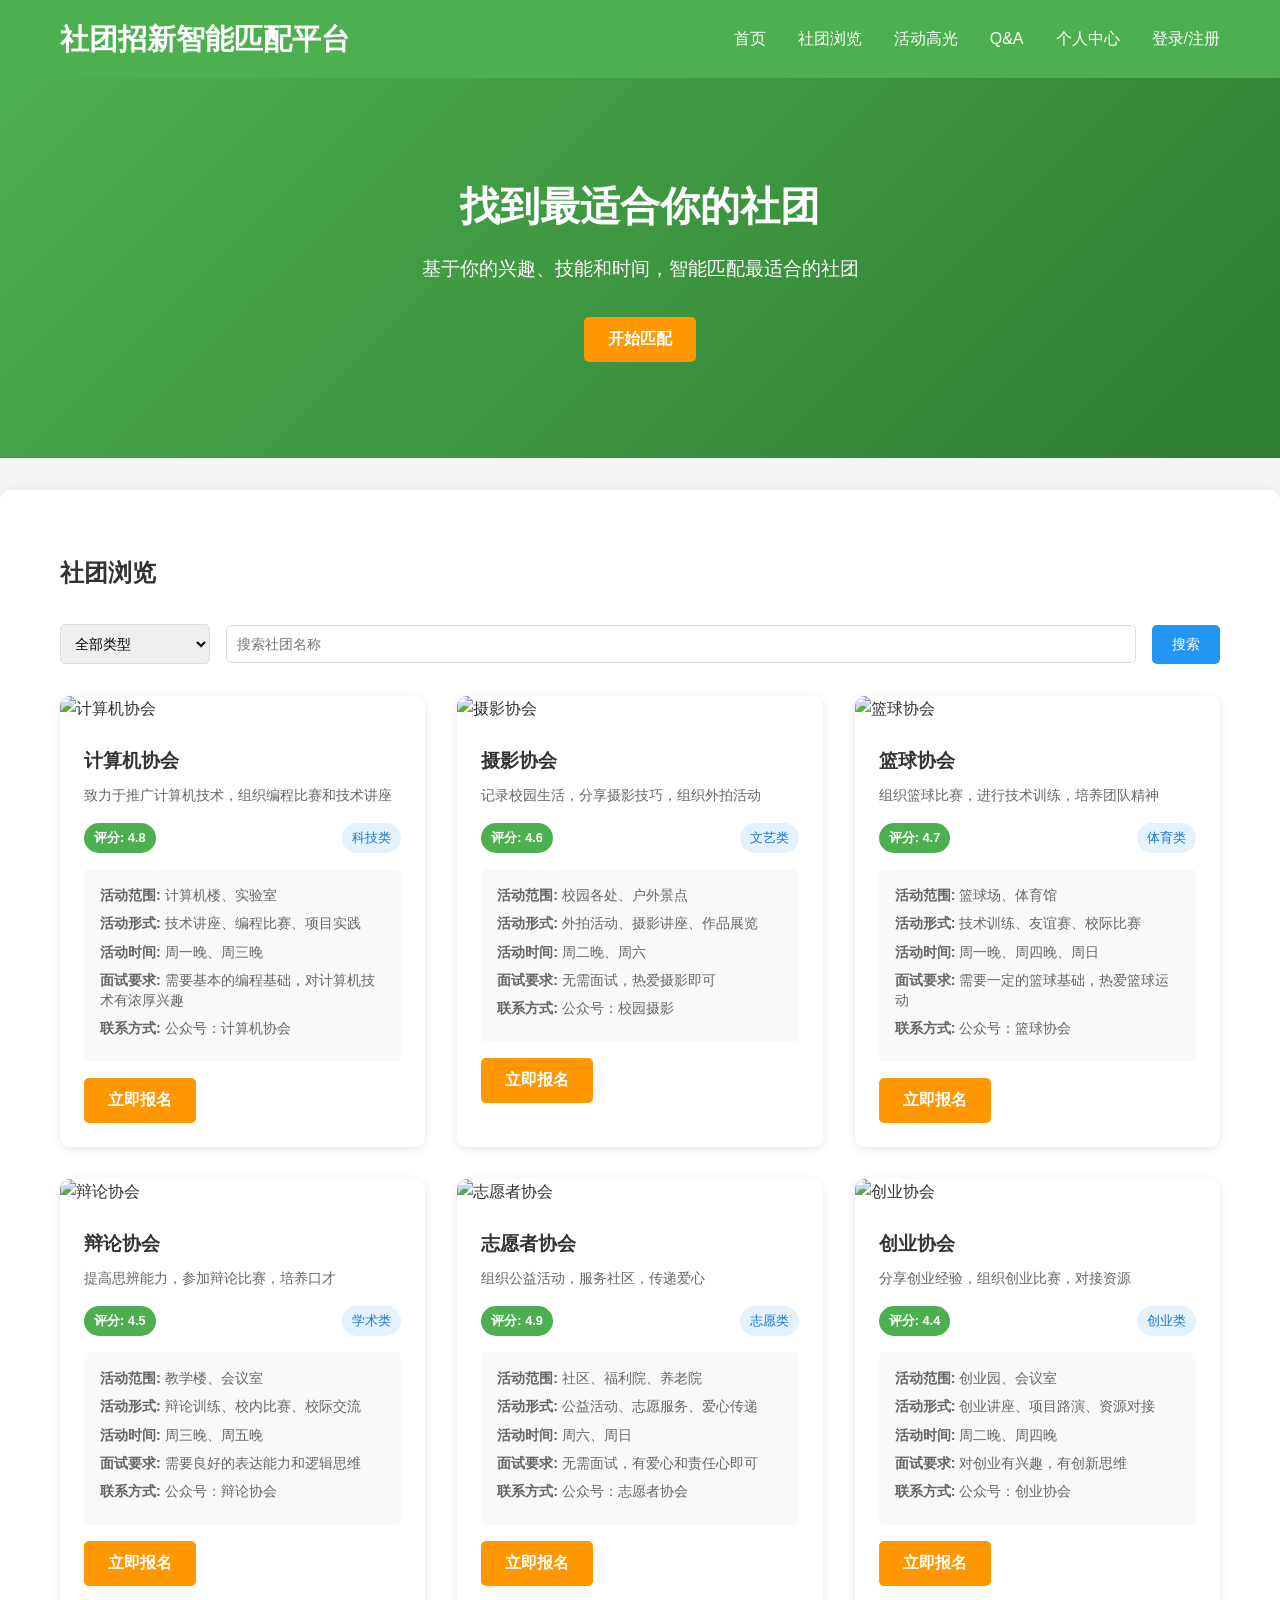
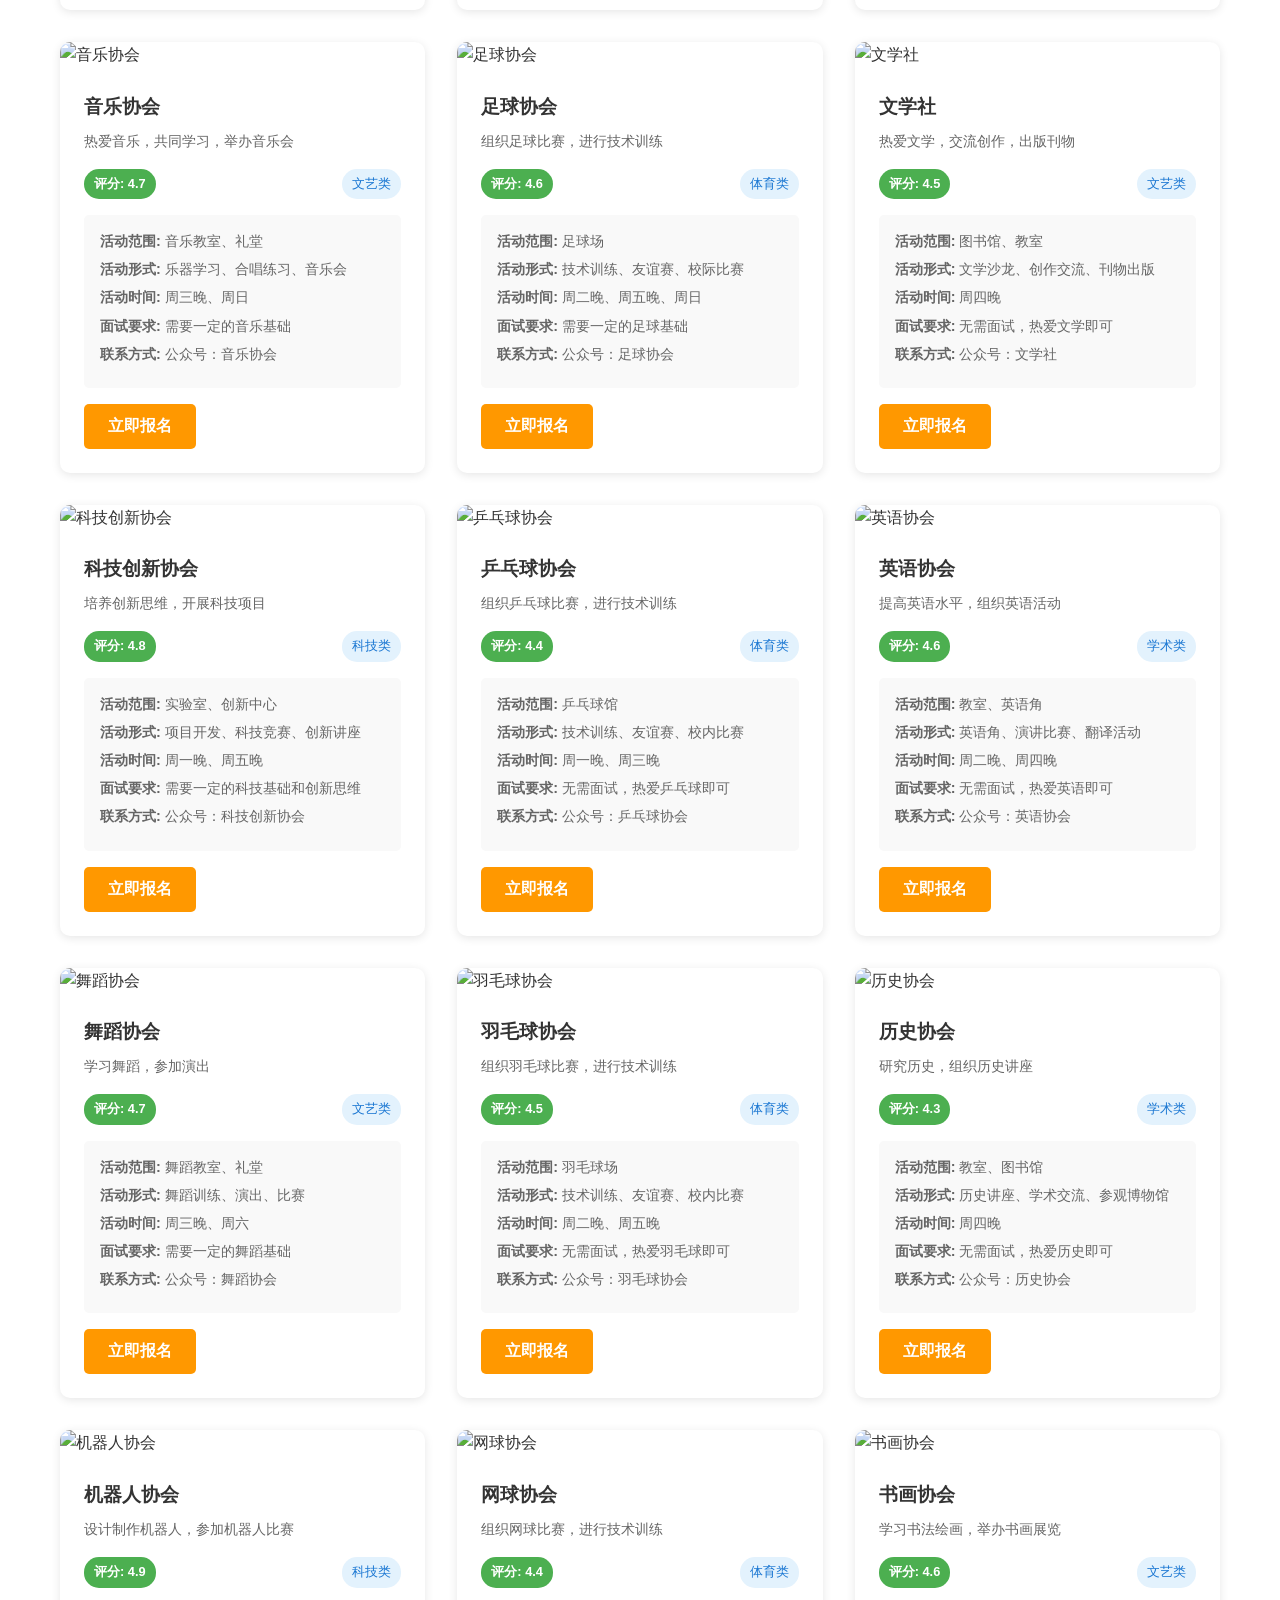
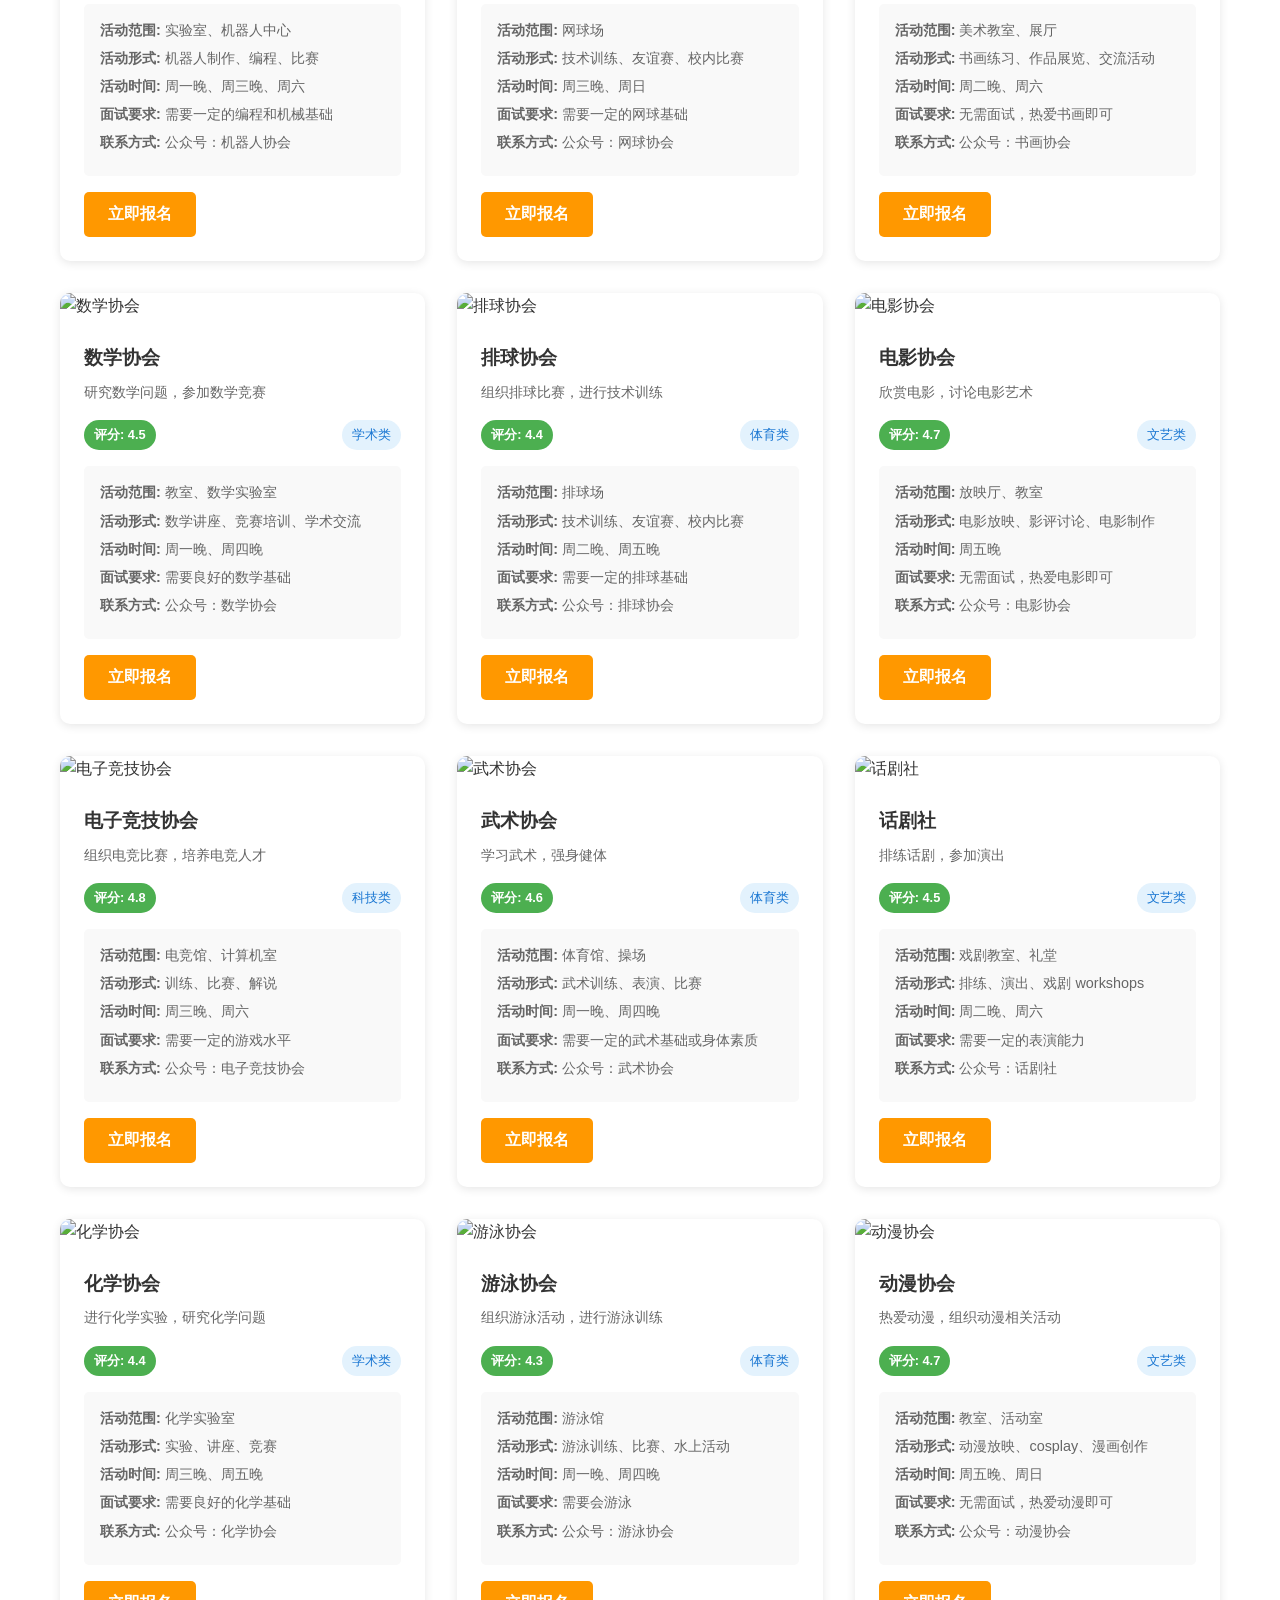
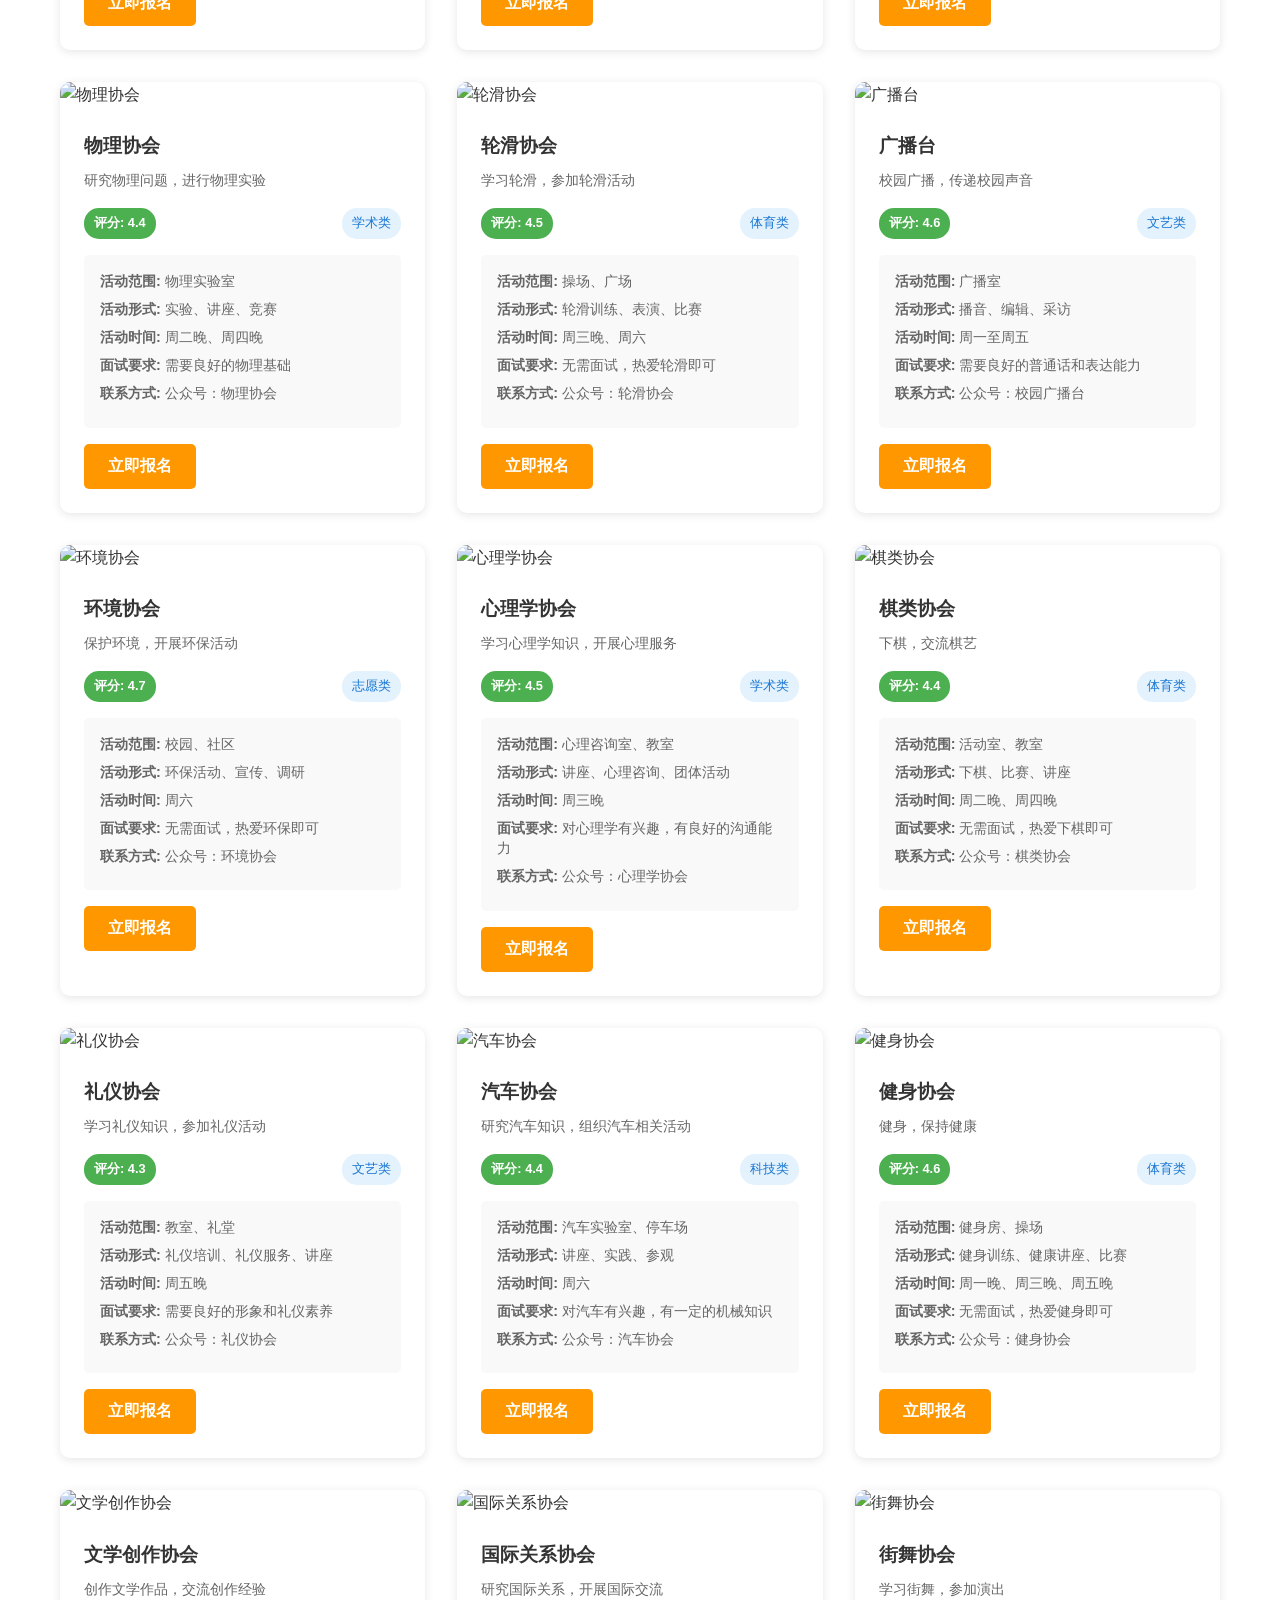
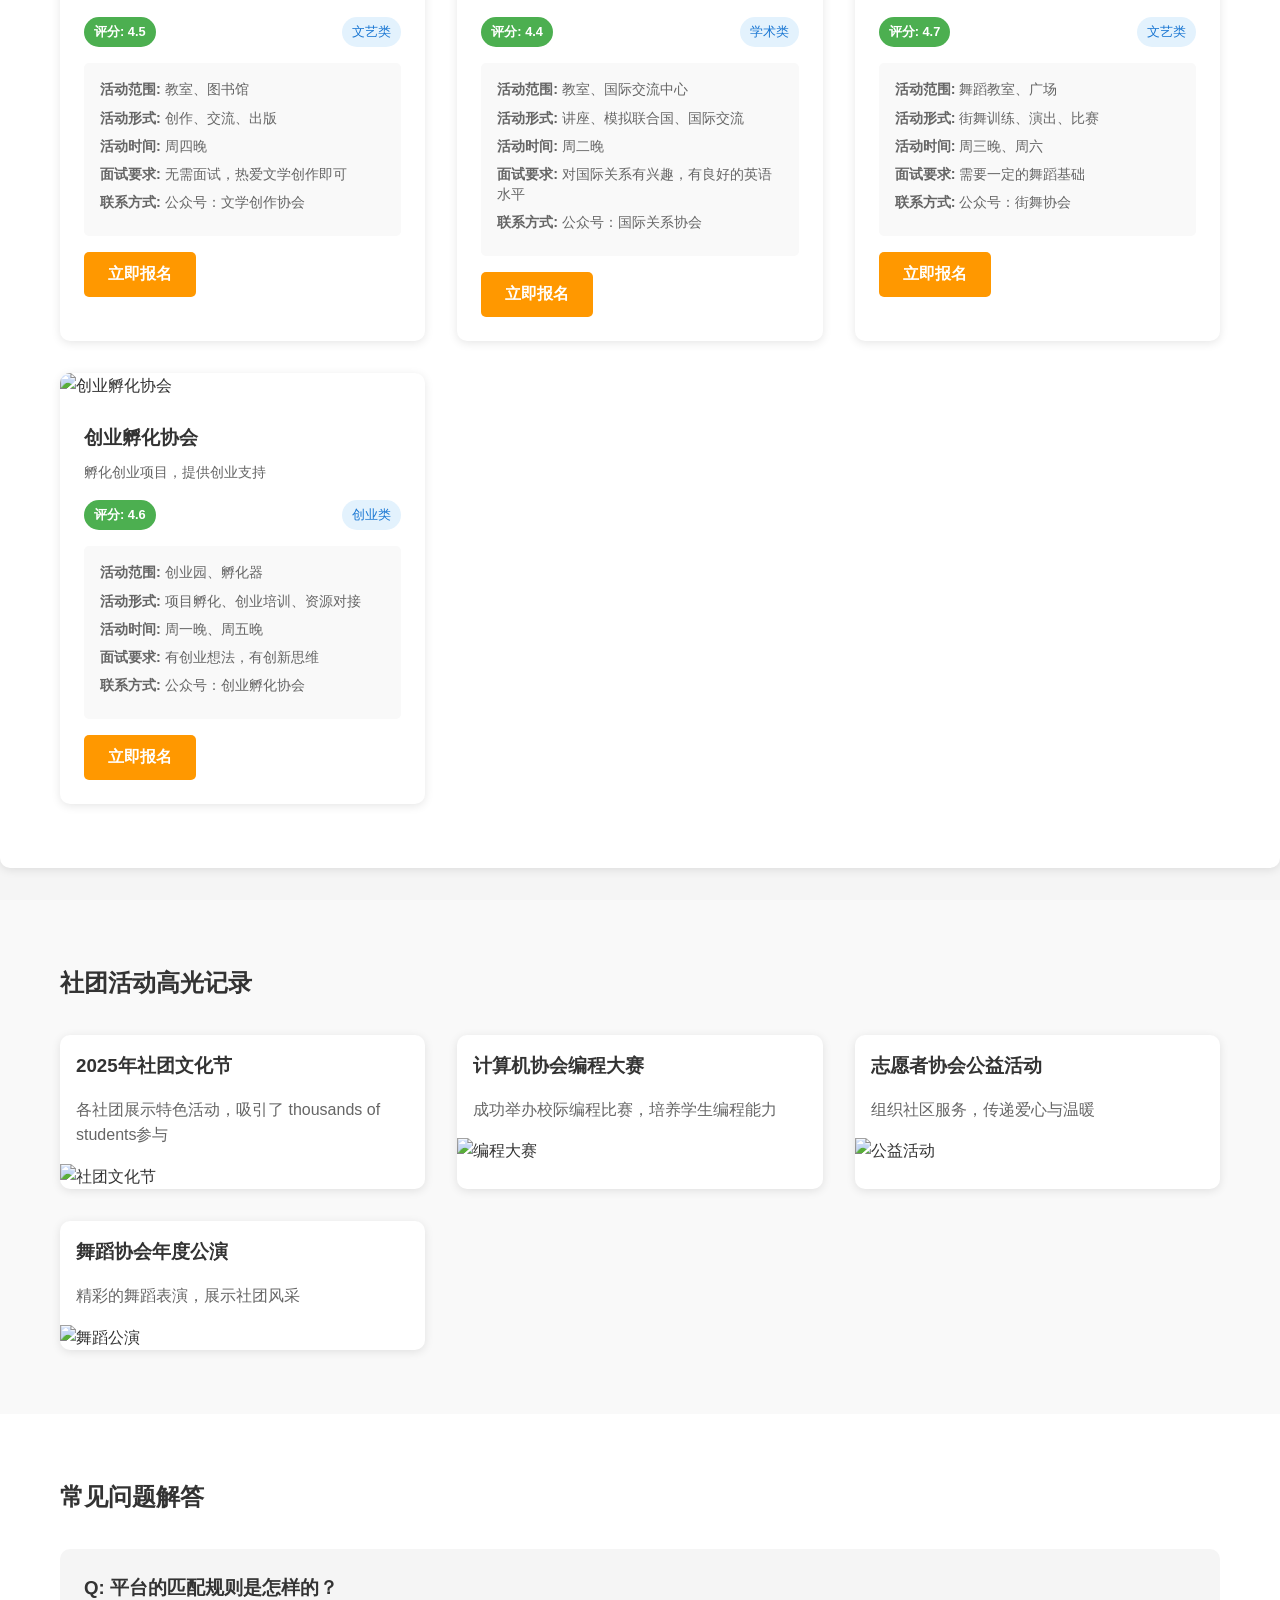
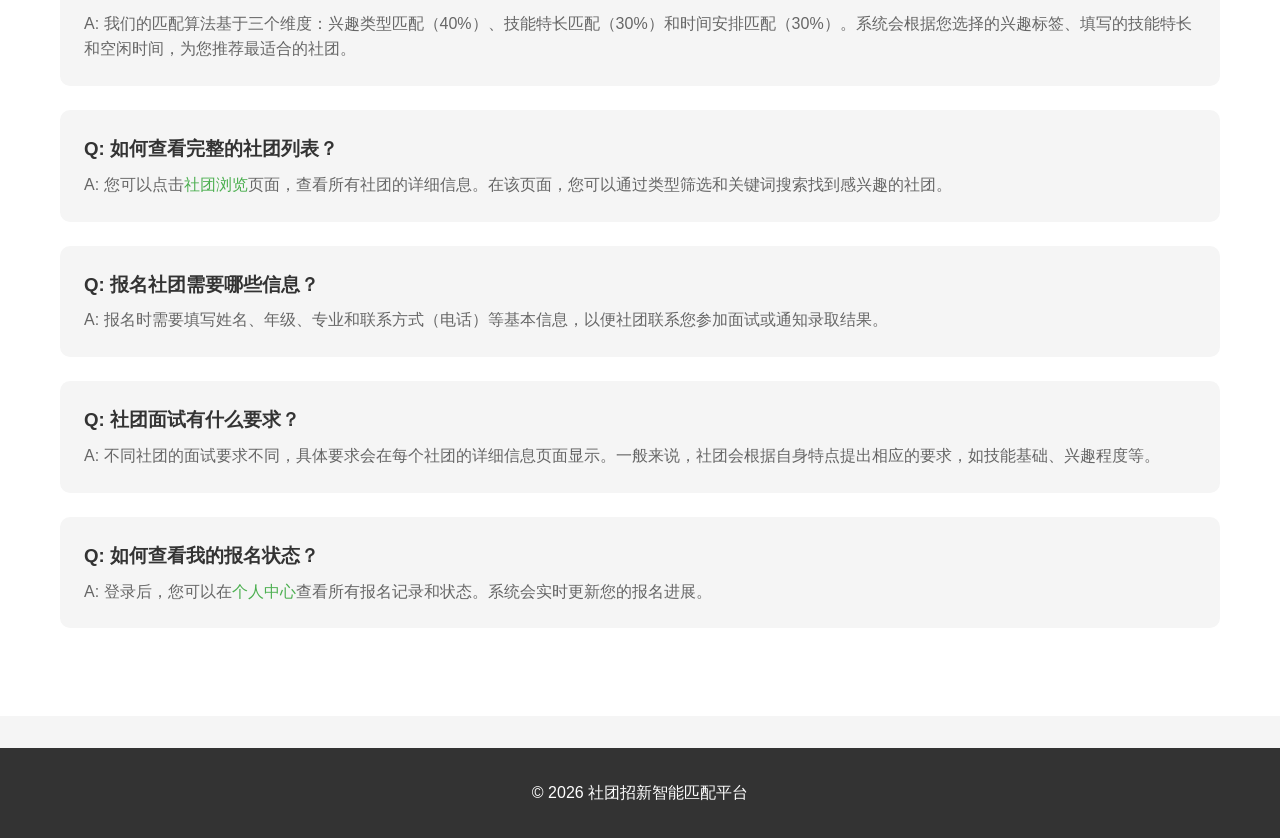
==== index.html @ cbb9e075 "Add files via upload" ====
<!DOCTYPE html>
<html lang="zh-CN">
<head>
    <meta charset="UTF-8">
    <meta name="viewport" content="width=device-width, initial-scale=1.0">
    <title>社团招新智能匹配平台</title>
    <link rel="stylesheet" href="styles.css">
</head>
<body>
    <header>
        <div class="container">
            <h1>社团招新智能匹配平台</h1>
            <nav>
                <ul>
                    <li><a href="#home">首页</a></li>
                    <li><a href="#clubs">社团浏览</a></li>
                    <li><a href="#activities">活动高光</a></li>
                    <li><a href="#qa">Q&A</a></li>
                    <li><a href="#profile">个人中心</a></li>
                    <li><a href="#login" id="login-btn">登录/注册</a></li>
                </ul>
            </nav>
        </div>
    </header>

    <main>
        <!-- 首页推荐区域 -->
        <section id="home" class="hero">
            <div class="container">
                <h2>找到最适合你的社团</h2>
                <p>基于你的兴趣、技能和时间，智能匹配最适合的社团</p>
                <button id="start-btn" class="btn-primary">开始匹配</button>
            </div>
        </section>

        <!-- 兴趣标签选择 -->
        <section id="interest-selection" class="hidden">
            <div class="container">
                <h2>选择你的兴趣标签</h2>
                <div class="tag-container">
                    <div class="tag" data-tag="学术类">学术类</div>
                    <div class="tag" data-tag="文艺类">文艺类</div>
                    <div class="tag" data-tag="体育类">体育类</div>
                    <div class="tag" data-tag="科技类">科技类</div>
                    <div class="tag" data-tag="志愿类">志愿类</div>
                    <div class="tag" data-tag="创业类">创业类</div>
                    <div class="tag" data-tag="其他">其他</div>
                </div>
                <button id="next-btn" class="btn-primary">下一步</button>
            </div>
        </section>

        <!-- 技能特长填写 -->
        <section id="skill-selection" class="hidden">
            <div class="container">
                <h2>填写你的技能特长</h2>
                <textarea id="skills" placeholder="请输入你的技能特长，如：摄影、写作、编程等"></textarea>
                <button id="skill-next-btn" class="btn-primary">下一步</button>
            </div>
        </section>

        <!-- 时间可用性 -->
        <section id="time-selection" class="hidden">
            <div class="container">
                <h2>选择你的空闲时间</h2>
                <div class="time-slots">
                    <div class="time-slot" data-time="周一晚">周一晚</div>
                    <div class="time-slot" data-time="周二晚">周二晚</div>
                    <div class="time-slot" data-time="周三晚">周三晚</div>
                    <div class="time-slot" data-time="周四晚">周四晚</div>
                    <div class="time-slot" data-time="周五晚">周五晚</div>
                    <div class="time-slot" data-time="周六">周六</div>
                    <div class="time-slot" data-time="周日">周日</div>
                </div>
                <button id="time-next-btn" class="btn-primary">开始匹配</button>
            </div>
        </section>

        <!-- 匹配结果 -->
        <section id="recommendation" class="hidden">
            <div class="container">
                <h2>为你推荐的社团</h2>
                <div class="club-list" id="club-list">
                    <!-- 社团卡片将通过 JavaScript 动态生成 -->
                </div>
            </div>
        </section>

        <!-- 社团浏览 -->
        <section id="clubs">
            <div class="container">
                <h2>社团浏览</h2>
                <div class="filter">
                    <select id="club-type">
                        <option value="all">全部类型</option>
                        <option value="学术类">学术类</option>
                        <option value="文艺类">文艺类</option>
                        <option value="体育类">体育类</option>
                        <option value="科技类">科技类</option>
                        <option value="志愿类">志愿类</option>
                        <option value="创业类">创业类</option>
                    </select>
                    <input type="text" id="search-input" placeholder="搜索社团名称">
                    <button id="search-btn" class="btn-secondary">搜索</button>
                </div>
                <div class="club-grid" id="club-grid">
                    <!-- 社团卡片将通过 JavaScript 动态生成 -->
                </div>
            </div>
        </section>

        <!-- 个人中心 -->
        <section id="profile" class="hidden">
            <div class="container">
                <h2>个人中心</h2>
                <div class="profile-info">
                    <h3>个人信息</h3>
                    <div id="user-info">
                        <p>请先登录</p>
                    </div>
                </div>
                <div class="application-status">
                    <h3>报名状态</h3>
                    <div id="application-list">
                        <p>暂无报名记录</p>
                    </div>
                </div>
            </div>
        </section>

        <!-- 活动高光记录 -->
        <section id="activities">
            <div class="container">
                <h2>社团活动高光记录</h2>
                <div class="activity-grid">
                    <div class="activity-card">
                        <h3>2025年社团文化节</h3>
                        <p>各社团展示特色活动，吸引了 thousands of students参与</p>
                        <img src="https://picsum.photos/seed/culture/600/400" alt="社团文化节">
                    </div>
                    <div class="activity-card">
                        <h3>计算机协会编程大赛</h3>
                        <p>成功举办校际编程比赛，培养学生编程能力</p>
                        <img src="https://picsum.photos/seed/programming/600/400" alt="编程大赛">
                    </div>
                    <div class="activity-card">
                        <h3>志愿者协会公益活动</h3>
                        <p>组织社区服务，传递爱心与温暖</p>
                        <img src="https://picsum.photos/seed/charity/600/400" alt="公益活动">
                    </div>
                    <div class="activity-card">
                        <h3>舞蹈协会年度公演</h3>
                        <p>精彩的舞蹈表演，展示社团风采</p>
                        <img src="https://picsum.photos/seed/danceperformance/600/400" alt="舞蹈公演">
                    </div>
                </div>
            </div>
        </section>

        <!-- Q&A部分 -->
        <section id="qa">
            <div class="container">
                <h2>常见问题解答</h2>
                <div class="qa-container">
                    <div class="qa-item">
                        <h3>Q: 平台的匹配规则是怎样的？</h3>
                        <p>A: 我们的匹配算法基于三个维度：兴趣类型匹配（40%）、技能特长匹配（30%）和时间安排匹配（30%）。系统会根据您选择的兴趣标签、填写的技能特长和空闲时间，为您推荐最适合的社团。</p>
                    </div>
                    <div class="qa-item">
                        <h3>Q: 如何查看完整的社团列表？</h3>
                        <p>A: 您可以点击<a href="#clubs">社团浏览</a>页面，查看所有社团的详细信息。在该页面，您可以通过类型筛选和关键词搜索找到感兴趣的社团。</p>
                    </div>
                    <div class="qa-item">
                        <h3>Q: 报名社团需要哪些信息？</h3>
                        <p>A: 报名时需要填写姓名、年级、专业和联系方式（电话）等基本信息，以便社团联系您参加面试或通知录取结果。</p>
                    </div>
                    <div class="qa-item">
                        <h3>Q: 社团面试有什么要求？</h3>
                        <p>A: 不同社团的面试要求不同，具体要求会在每个社团的详细信息页面显示。一般来说，社团会根据自身特点提出相应的要求，如技能基础、兴趣程度等。</p>
                    </div>
                    <div class="qa-item">
                        <h3>Q: 如何查看我的报名状态？</h3>
                        <p>A: 登录后，您可以在<a href="#profile">个人中心</a>查看所有报名记录和状态。系统会实时更新您的报名进展。</p>
                    </div>
                </div>
            </div>
        </section>
    </main>

    <!-- 登录/注册模态框 -->
    <div id="login-modal" class="modal hidden">
        <div class="modal-content">
            <span class="close">&times;</span>
            <div class="modal-tabs">
                <button class="tab-btn active" data-tab="login">登录</button>
                <button class="tab-btn" data-tab="register">注册</button>
            </div>
            <div class="tab-content" id="login-tab">
                <h3>用户登录</h3>
                <form id="login-form">
                    <input type="text" placeholder="用户名" required>
                    <input type="password" placeholder="密码" required>
                    <button type="submit" class="btn-primary">登录</button>
                </form>
            </div>
            <div class="tab-content hidden" id="register-tab">
                <h3>用户注册</h3>
                <form id="register-form">
                    <input type="text" placeholder="用户名" required>
                    <input type="password" placeholder="密码" required>
                    <input type="email" placeholder="邮箱" required>
                    <button type="submit" class="btn-primary">注册</button>
                </form>
            </div>
        </div>
    </div>

    <footer>
        <div class="container">
            <p>&copy; 2026 社团招新智能匹配平台</p>
        </div>
    </footer>

    <script src="script.js"></script>
</body>
</html>
---- styles.css ----
/* 全局样式 */
* {
    margin: 0;
    padding: 0;
    box-sizing: border-box;
}

body {
    font-family: 'Arial', sans-serif;
    line-height: 1.6;
    color: #333;
    background-color: #f5f5f5;
}

.container {
    max-width: 1200px;
    margin: 0 auto;
    padding: 0 20px;
}

/* 头部样式 */
header {
    background-color: #4CAF50;
    color: white;
    padding: 1rem 0;
    position: sticky;
    top: 0;
    z-index: 1000;
}

header .container {
    display: flex;
    justify-content: space-between;
    align-items: center;
}

header h1 {
    font-size: 1.8rem;
}

nav ul {
    display: flex;
    list-style: none;
}

nav ul li {
    margin-left: 2rem;
}

nav ul li a {
    color: white;
    text-decoration: none;
    font-weight: 500;
    transition: color 0.3s;
}

nav ul li a:hover {
    color: #ffeb3b;
}

/* 英雄区域 */
.hero {
    background: linear-gradient(135deg, #4CAF50, #2E7D32);
    color: white;
    padding: 6rem 0;
    text-align: center;
}

.hero h2 {
    font-size: 2.5rem;
    margin-bottom: 1rem;
}

.hero p {
    font-size: 1.2rem;
    margin-bottom: 2rem;
    max-width: 600px;
    margin-left: auto;
    margin-right: auto;
}

/* 按钮样式 */
.btn-primary {
    background-color: #ff9800;
    color: white;
    border: none;
    padding: 12px 24px;
    border-radius: 5px;
    font-size: 1rem;
    font-weight: 600;
    cursor: pointer;
    transition: background-color 0.3s;
}

.btn-primary:hover {
    background-color: #f57c00;
}

.btn-secondary {
    background-color: #2196F3;
    color: white;
    border: none;
    padding: 10px 20px;
    border-radius: 5px;
    font-size: 0.9rem;
    cursor: pointer;
    transition: background-color 0.3s;
}

.btn-secondary:hover {
    background-color: #1976D2;
}

/* 兴趣标签选择 */
#interest-selection,
#skill-selection,
#time-selection {
    padding: 4rem 0;
    background-color: white;
    margin: 2rem 0;
    border-radius: 10px;
    box-shadow: 0 2px 10px rgba(0,0,0,0.1);
}

/* 隐藏类 */
.hidden {
    display: none !important;
}

.tag-container {
    display: flex;
    flex-wrap: wrap;
    gap: 1rem;
    margin: 2rem 0;
}

.tag {
    background-color: #e3f2fd;
    padding: 10px 20px;
    border-radius: 20px;
    cursor: pointer;
    transition: all 0.3s;
    border: 2px solid transparent;
}

.tag:hover {
    background-color: #bbdefb;
}

.tag.selected {
    background-color: #2196F3;
    color: white;
    border-color: #1976D2;
}

/* 技能特长 */
#skills {
    width: 100%;
    height: 120px;
    padding: 1rem;
    border: 1px solid #ddd;
    border-radius: 5px;
    margin: 2rem 0;
    resize: vertical;
}

/* 时间选择 */
.time-slots {
    display: flex;
    flex-wrap: wrap;
    gap: 1rem;
    margin: 2rem 0;
}

.time-slot {
    background-color: #e8f5e8;
    padding: 10px 20px;
    border-radius: 20px;
    cursor: pointer;
    transition: all 0.3s;
    border: 2px solid transparent;
}

.time-slot:hover {
    background-color: #c8e6c9;
}

.time-slot.selected {
    background-color: #4CAF50;
    color: white;
    border-color: #388E3C;
}

/* 推荐结果 */
#recommendation {
    padding: 4rem 0;
}

.club-list {
    display: grid;
    grid-template-columns: repeat(auto-fill, minmax(300px, 1fr));
    gap: 2rem;
    margin-top: 2rem;
}

.club-card {
    background-color: white;
    border-radius: 10px;
    overflow: hidden;
    box-shadow: 0 2px 10px rgba(0,0,0,0.1);
    transition: transform 0.3s, box-shadow 0.3s;
}

.club-card:hover {
    transform: translateY(-5px);
    box-shadow: 0 5px 20px rgba(0,0,0,0.15);
}

.club-card img {
    width: 100%;
    height: 180px;
    object-fit: cover;
}

.club-card-content {
    padding: 1.5rem;
}

.club-card h3 {
    margin-bottom: 0.5rem;
    color: #333;
}

.club-card p {
    margin-bottom: 1rem;
    color: #666;
    font-size: 0.9rem;
}

.club-meta {
    display: flex;
    justify-content: space-between;
    align-items: center;
    margin-bottom: 1rem;
}

.match-reasons {
    background-color: #f0f8ff;
    padding: 1rem;
    border-radius: 5px;
    margin-bottom: 1rem;
}

.match-reasons ul {
    margin-top: 0.5rem;
    margin-left: 1.5rem;
}

.match-reasons li {
    margin-bottom: 0.3rem;
    color: #1976D2;
}

.club-info {
    background-color: #f9f9f9;
    padding: 1rem;
    border-radius: 5px;
    margin-bottom: 1rem;
    font-size: 0.85rem;
}

.club-info p {
    margin-bottom: 0.5rem;
    line-height: 1.4;
}

.match-score {
    background-color: #4CAF50;
    color: white;
    padding: 5px 10px;
    border-radius: 15px;
    font-size: 0.8rem;
    font-weight: 600;
}

.club-type {
    background-color: #e3f2fd;
    color: #1976D2;
    padding: 5px 10px;
    border-radius: 15px;
    font-size: 0.8rem;
}

/* 社团浏览 */
#clubs {
    padding: 4rem 0;
    background-color: white;
    margin: 2rem 0;
    border-radius: 10px;
    box-shadow: 0 2px 10px rgba(0,0,0,0.1);
}

.filter {
    display: flex;
    gap: 1rem;
    margin: 2rem 0;
    flex-wrap: wrap;
    align-items: center;
}

.filter select,
.filter input {
    padding: 10px;
    border: 1px solid #ddd;
    border-radius: 5px;
    font-size: 0.9rem;
}

.filter select {
    min-width: 150px;
}

.filter input {
    flex: 1;
    min-width: 200px;
}

.club-grid {
    display: grid;
    grid-template-columns: repeat(auto-fill, minmax(300px, 1fr));
    gap: 2rem;
}

/* 个人中心 */
#profile {
    padding: 4rem 0;
    background-color: white;
    margin: 2rem 0;
    border-radius: 10px;
    box-shadow: 0 2px 10px rgba(0,0,0,0.1);
}

.profile-info,
.application-status {
    margin-bottom: 3rem;
}

.profile-info h3,
.application-status h3 {
    margin-bottom: 1rem;
    color: #333;
    border-bottom: 2px solid #4CAF50;
    padding-bottom: 0.5rem;
}

/* 模态框 */
.modal {
    position: fixed;
    top: 0;
    left: 0;
    width: 100%;
    height: 100%;
    background-color: rgba(0,0,0,0.5);
    display: flex;
    justify-content: center;
    align-items: center;
    z-index: 2000;
}

.modal-content {
    background-color: white;
    padding: 2rem;
    border-radius: 10px;
    width: 90%;
    max-width: 400px;
    box-shadow: 0 5px 20px rgba(0,0,0,0.2);
}

.close {
    position: absolute;
    top: 10px;
    right: 15px;
    font-size: 24px;
    cursor: pointer;
    color: #999;
}

.modal-tabs {
    display: flex;
    margin-bottom: 1.5rem;
    border-bottom: 1px solid #ddd;
}

.tab-btn {
    flex: 1;
    padding: 10px;
    background: none;
    border: none;
    cursor: pointer;
    font-size: 1rem;
    font-weight: 500;
    color: #666;
    transition: all 0.3s;
}

.tab-btn.active {
    color: #4CAF50;
    border-bottom: 2px solid #4CAF50;
}

.tab-content h3 {
    margin-bottom: 1rem;
    color: #333;
}

form input {
    width: 100%;
    padding: 10px;
    margin-bottom: 1rem;
    border: 1px solid #ddd;
    border-radius: 5px;
    font-size: 0.9rem;
}

form button {
    width: 100%;
    margin-top: 1rem;
}

/* 底部样式 */
footer {
    background-color: #333;
    color: white;
    padding: 2rem 0;
    text-align: center;
    margin-top: 2rem;
}

/* 活动高光记录 */
#activities {
    padding: 4rem 0;
    background-color: #f9f9f9;
}

.activity-grid {
    display: grid;
    grid-template-columns: repeat(auto-fill, minmax(300px, 1fr));
    gap: 2rem;
    margin-top: 2rem;
}

.activity-card {
    background-color: white;
    border-radius: 10px;
    overflow: hidden;
    box-shadow: 0 2px 10px rgba(0,0,0,0.1);
    transition: transform 0.3s;
}

.activity-card:hover {
    transform: translateY(-5px);
}

.activity-card h3 {
    padding: 1rem;
    color: #333;
}

.activity-card p {
    padding: 0 1rem 1rem;
    color: #666;
}

.activity-card img {
    width: 100%;
    height: 200px;
    object-fit: cover;
}

/* Q&A部分 */
#qa {
    padding: 4rem 0;
    background-color: white;
}

.qa-container {
    margin-top: 2rem;
}

.qa-item {
    background-color: #f5f5f5;
    padding: 1.5rem;
    border-radius: 10px;
    margin-bottom: 1.5rem;
    transition: box-shadow 0.3s;
}

.qa-item:hover {
    box-shadow: 0 2px 10px rgba(0,0,0,0.1);
}

.qa-item h3 {
    color: #333;
    margin-bottom: 0.5rem;
}

.qa-item p {
    color: #666;
    line-height: 1.6;
}

.qa-item a {
    color: #4CAF50;
    text-decoration: none;
    font-weight: 500;
}

.qa-item a:hover {
    text-decoration: underline;
}

/* 响应式设计 */
@media (max-width: 768px) {
    header .container {
        flex-direction: column;
        gap: 1rem;
        text-align: center;
    }

    nav ul {
        flex-wrap: wrap;
        justify-content: center;
    }

    nav ul li {
        margin: 0 0.5rem;
    }

    .hero h2 {
        font-size: 2rem;
    }

    .filter {
        flex-direction: column;
        align-items: stretch;
    }

    .filter select,
    .filter input {
        width: 100%;
    }

    .club-list,
    .club-grid,
    .activity-grid {
        grid-template-columns: 1fr;
    }
}
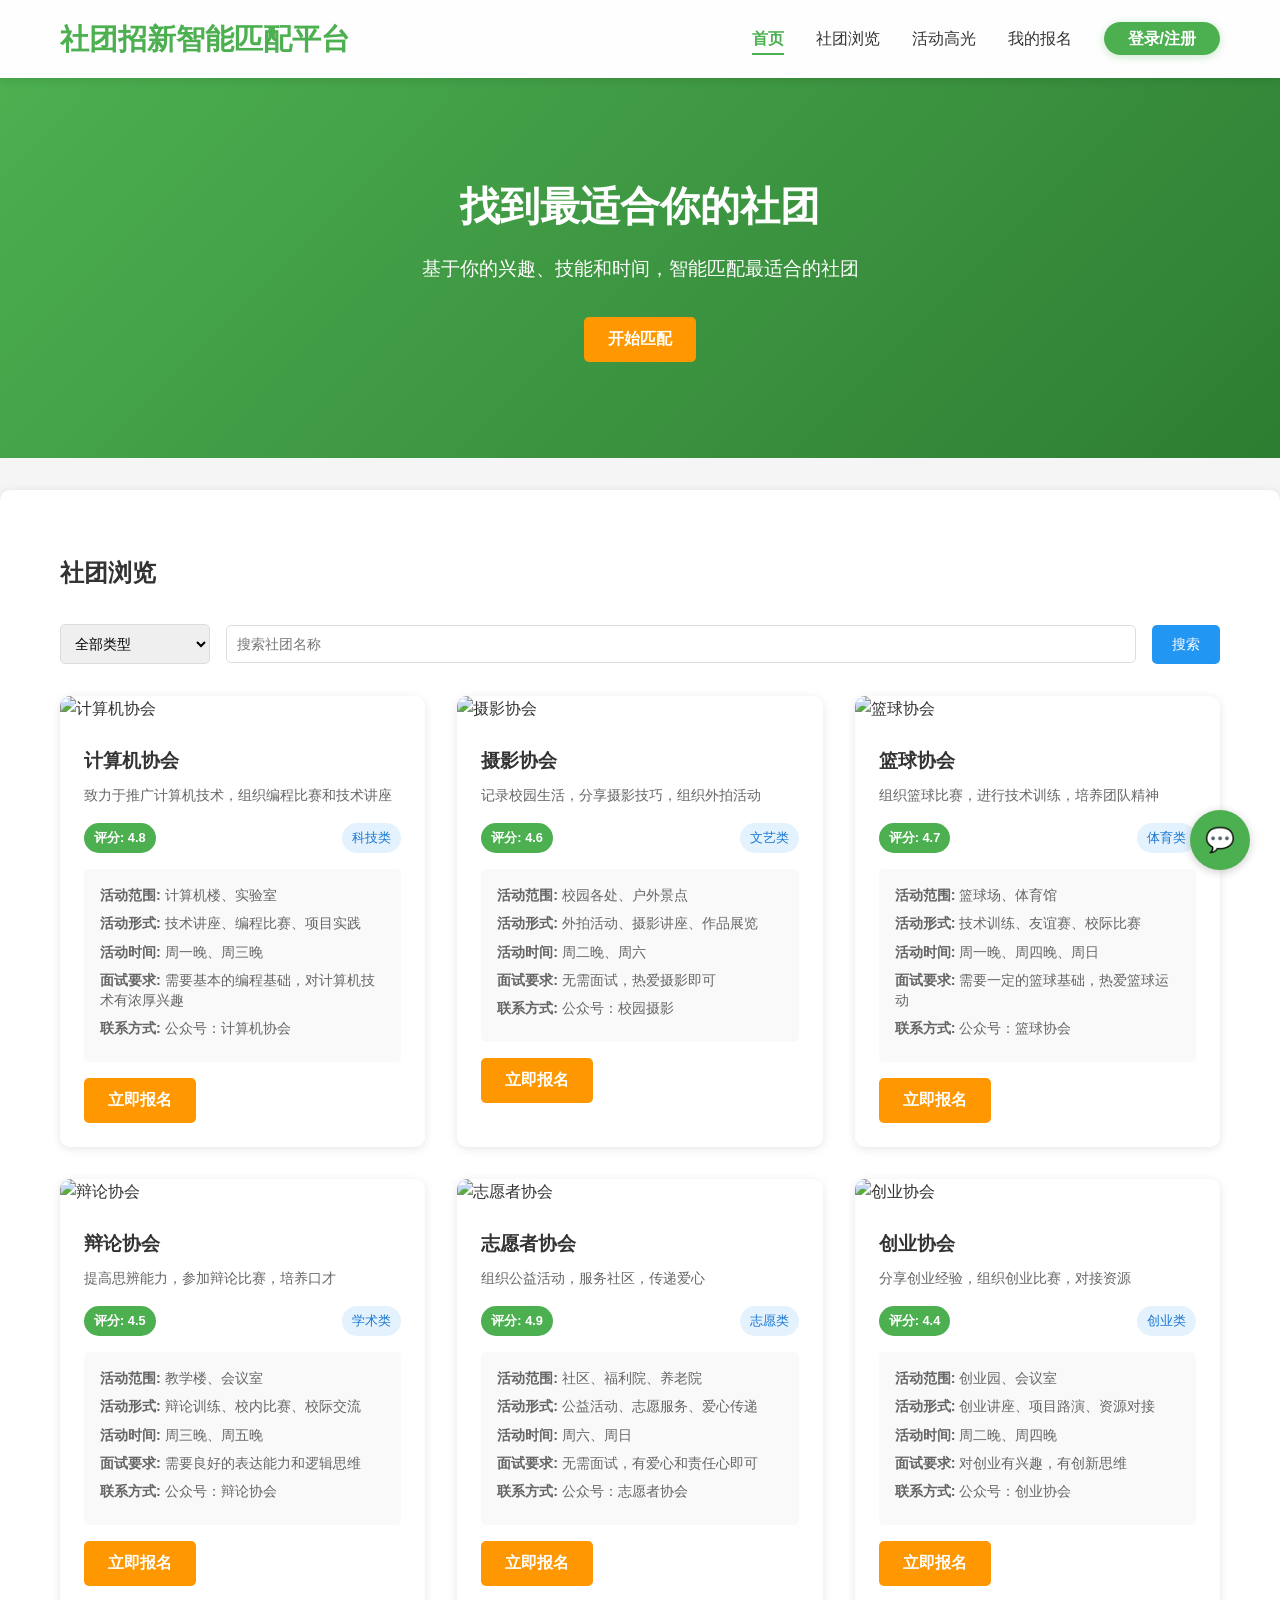
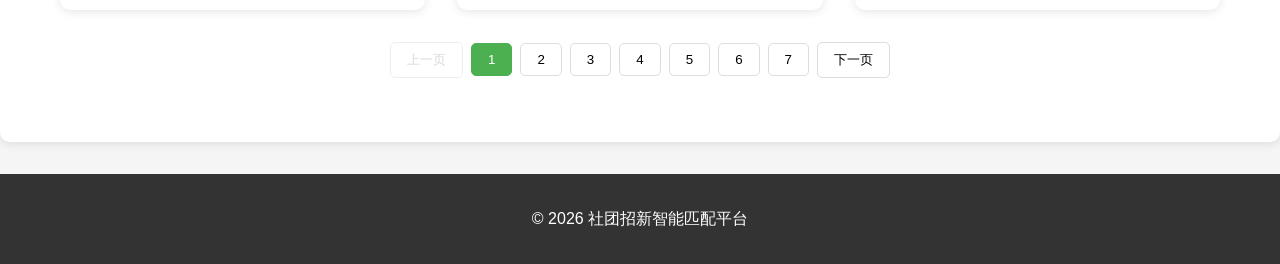
==== commit 19063939: "Add files via upload" ====
--- a/index.html
+++ b/index.html
@@ -3,7 +3,7 @@
 <head>
     <meta charset="UTF-8">
     <meta name="viewport" content="width=device-width, initial-scale=1.0">
-    <title>社团招新智能匹配平台</title>
+    <title>社团招新智能匹配平台 - 首页</title>
     <link rel="stylesheet" href="styles.css">
 </head>
 <body>
@@ -12,12 +12,11 @@
             <h1>社团招新智能匹配平台</h1>
             <nav>
                 <ul>
-                    <li><a href="#home">首页</a></li>
-                    <li><a href="#clubs">社团浏览</a></li>
-                    <li><a href="#activities">活动高光</a></li>
-                    <li><a href="#qa">Q&A</a></li>
-                    <li><a href="#profile">个人中心</a></li>
-                    <li><a href="#login" id="login-btn">登录/注册</a></li>
+                    <li><a href="index.html" class="active">首页</a></li>
+                    <li><a href="index.html#clubs">社团浏览</a></li>
+                    <li><a href="activities.html">活动高光</a></li>
+                    <li><a href="profile.html">我的报名</a></li>
+                    <li><a href="#" id="login-btn">登录/注册</a></li>
                 </ul>
             </nav>
         </div>
@@ -106,89 +105,51 @@
                 <div class="club-grid" id="club-grid">
                     <!-- 社团卡片将通过 JavaScript 动态生成 -->
                 </div>
-            </div>
-        </section>
-
-        <!-- 个人中心 -->
-        <section id="profile" class="hidden">
-            <div class="container">
-                <h2>个人中心</h2>
-                <div class="profile-info">
-                    <h3>个人信息</h3>
-                    <div id="user-info">
-                        <p>请先登录</p>
-                    </div>
-                </div>
-                <div class="application-status">
-                    <h3>报名状态</h3>
-                    <div id="application-list">
-                        <p>暂无报名记录</p>
-                    </div>
-                </div>
-            </div>
-        </section>
-
-        <!-- 活动高光记录 -->
-        <section id="activities">
-            <div class="container">
-                <h2>社团活动高光记录</h2>
-                <div class="activity-grid">
-                    <div class="activity-card">
-                        <h3>2025年社团文化节</h3>
-                        <p>各社团展示特色活动，吸引了 thousands of students参与</p>
-                        <img src="https://picsum.photos/seed/culture/600/400" alt="社团文化节">
-                    </div>
-                    <div class="activity-card">
-                        <h3>计算机协会编程大赛</h3>
-                        <p>成功举办校际编程比赛，培养学生编程能力</p>
-                        <img src="https://picsum.photos/seed/programming/600/400" alt="编程大赛">
-                    </div>
-                    <div class="activity-card">
-                        <h3>志愿者协会公益活动</h3>
-                        <p>组织社区服务，传递爱心与温暖</p>
-                        <img src="https://picsum.photos/seed/charity/600/400" alt="公益活动">
-                    </div>
-                    <div class="activity-card">
-                        <h3>舞蹈协会年度公演</h3>
-                        <p>精彩的舞蹈表演，展示社团风采</p>
-                        <img src="https://picsum.photos/seed/danceperformance/600/400" alt="舞蹈公演">
-                    </div>
-                </div>
-            </div>
-        </section>
-
-        <!-- Q&A部分 -->
-        <section id="qa">
-            <div class="container">
-                <h2>常见问题解答</h2>
-                <div class="qa-container">
-                    <div class="qa-item">
-                        <h3>Q: 平台的匹配规则是怎样的？</h3>
-                        <p>A: 我们的匹配算法基于三个维度：兴趣类型匹配（40%）、技能特长匹配（30%）和时间安排匹配（30%）。系统会根据您选择的兴趣标签、填写的技能特长和空闲时间，为您推荐最适合的社团。</p>
-                    </div>
-                    <div class="qa-item">
-                        <h3>Q: 如何查看完整的社团列表？</h3>
-                        <p>A: 您可以点击<a href="#clubs">社团浏览</a>页面，查看所有社团的详细信息。在该页面，您可以通过类型筛选和关键词搜索找到感兴趣的社团。</p>
-                    </div>
-                    <div class="qa-item">
-                        <h3>Q: 报名社团需要哪些信息？</h3>
-                        <p>A: 报名时需要填写姓名、年级、专业和联系方式（电话）等基本信息，以便社团联系您参加面试或通知录取结果。</p>
-                    </div>
-                    <div class="qa-item">
-                        <h3>Q: 社团面试有什么要求？</h3>
-                        <p>A: 不同社团的面试要求不同，具体要求会在每个社团的详细信息页面显示。一般来说，社团会根据自身特点提出相应的要求，如技能基础、兴趣程度等。</p>
-                    </div>
-                    <div class="qa-item">
-                        <h3>Q: 如何查看我的报名状态？</h3>
-                        <p>A: 登录后，您可以在<a href="#profile">个人中心</a>查看所有报名记录和状态。系统会实时更新您的报名进展。</p>
-                    </div>
+                <div class="pagination" id="pagination">
+                    <!-- 分页按钮将通过 JavaScript 动态生成 -->
                 </div>
             </div>
         </section>
     </main>
 
+    <!-- 漂浮Q&A交互链接 -->
+    <div id="qa-float" class="qa-float">
+        <div class="qa-button">
+            <span>💬</span>
+        </div>
+        <div class="qa-panel hidden">
+            <div class="qa-header">
+                <h3>常见问题解答</h3>
+                <span class="close-qa">&times;</span>
+            </div>
+            <div class="qa-content">
+                <div class="qa-item">
+                    <h4>Q: 平台的匹配规则是怎样的？</h4>
+                    <p>A: 我们的匹配算法基于三个维度：兴趣类型匹配（40%）、技能特长匹配（30%）和时间安排匹配（30%）。系统会根据您选择的兴趣标签、填写的技能特长和空闲时间，为您推荐最适合的社团。</p>
+                </div>
+                <div class="qa-item">
+                    <h4>Q: 如何查看完整的社团列表？</h4>
+                    <p>A: 您可以点击<a href="index.html#clubs">社团浏览</a>页面，查看所有社团的详细信息。在该页面，您可以通过类型筛选和关键词搜索找到感兴趣的社团。</p>
+                </div>
+                <div class="qa-item">
+                    <h4>Q: 报名社团需要哪些信息？</h4>
+                    <p>A: 报名时需要填写姓名、年级、专业和联系方式（电话）等基本信息，以便社团联系您参加面试或通知录取结果。</p>
+                </div>
+                <div class="qa-item">
+                    <h4>Q: 社团面试有什么要求？</h4>
+                    <p>A: 不同社团的面试要求不同，具体要求会在每个社团的详细信息页面显示。一般来说，社团会根据自身特点提出相应的要求，如技能基础、兴趣程度等。</p>
+                </div>
+                <div class="qa-item">
+                    <h4>Q: 如何查看我的报名状态？</h4>
+                    <p>A: 登录后，您可以在<a href="profile.html">我的报名</a>查看所有报名记录和状态。系统会实时更新您的报名进展。</p>
+                </div>
+            </div>
+        </div>
+    </div>
+
     <!-- 登录/注册模态框 -->
     <div id="login-modal" class="modal hidden">
+        <div class="modal-overlay"></div>
         <div class="modal-content">
             <span class="close">&times;</span>
             <div class="modal-tabs">
@@ -223,4 +184,4 @@
 
     <script src="script.js"></script>
 </body>
-</html>+</html>
--- a/styles.css
+++ b/styles.css
@@ -20,12 +20,16 @@
 
 /* 头部样式 */
 header {
-    background-color: #4CAF50;
-    color: white;
+    background: rgba(255, 255, 255, 0.9);
+    backdrop-filter: blur(10px);
+    -webkit-backdrop-filter: blur(10px);
+    color: #333;
     padding: 1rem 0;
     position: sticky;
     top: 0;
     z-index: 1000;
+    box-shadow: 0 2px 10px rgba(0, 0, 0, 0.1);
+    transition: all 0.3s ease;
 }
 
 header .container {
@@ -36,11 +40,14 @@
 
 header h1 {
     font-size: 1.8rem;
+    color: #4CAF50;
+    font-weight: 700;
 }
 
 nav ul {
     display: flex;
     list-style: none;
+    align-items: center;
 }
 
 nav ul li {
@@ -48,14 +55,63 @@
 }
 
 nav ul li a {
-    color: white;
+    color: #333;
     text-decoration: none;
     font-weight: 500;
-    transition: color 0.3s;
+    transition: all 0.3s ease;
+    position: relative;
+    padding: 0.5rem 0;
 }
 
 nav ul li a:hover {
-    color: #ffeb3b;
+    color: #4CAF50;
+}
+
+nav ul li a:hover::after {
+    content: '';
+    position: absolute;
+    bottom: 0;
+    left: 0;
+    width: 100%;
+    height: 2px;
+    background-color: #4CAF50;
+    transition: width 0.3s ease;
+}
+
+nav ul li a.active {
+    color: #4CAF50;
+    font-weight: 600;
+}
+
+nav ul li a.active::after {
+    content: '';
+    position: absolute;
+    bottom: 0;
+    left: 0;
+    width: 100%;
+    height: 2px;
+    background-color: #4CAF50;
+}
+
+/* 登录按钮样式 */
+#login-btn {
+    background-color: #4CAF50;
+    color: white !important;
+    padding: 0.5rem 1.5rem;
+    border-radius: 25px;
+    font-weight: 600;
+    transition: all 0.3s ease;
+    box-shadow: 0 2px 8px rgba(76, 175, 80, 0.3);
+}
+
+#login-btn:hover {
+    background-color: #45a049;
+    transform: translateY(-2px);
+    box-shadow: 0 4px 12px rgba(76, 175, 80, 0.4);
+}
+
+#login-btn::after {
+    display: none !important;
 }
 
 /* 英雄区域 */
@@ -360,29 +416,58 @@
     left: 0;
     width: 100%;
     height: 100%;
-    background-color: rgba(0,0,0,0.5);
+    z-index: 2000;
     display: flex;
     justify-content: center;
     align-items: center;
-    z-index: 2000;
+}
+
+.modal-overlay {
+    position: absolute;
+    top: 0;
+    left: 0;
+    width: 100%;
+    height: 100%;
+    background-color: rgba(0,0,0,0.6);
+    backdrop-filter: blur(4px);
 }
 
 .modal-content {
+    position: relative;
     background-color: white;
     padding: 2rem;
-    border-radius: 10px;
+    border-radius: 15px;
     width: 90%;
-    max-width: 400px;
-    box-shadow: 0 5px 20px rgba(0,0,0,0.2);
+    max-width: 420px;
+    box-shadow: 0 10px 40px rgba(0,0,0,0.3);
+    z-index: 2001;
+    animation: modalSlideIn 0.3s ease-out;
+}
+
+@keyframes modalSlideIn {
+    from {
+        opacity: 0;
+        transform: translateY(-30px) scale(0.95);
+    }
+    to {
+        opacity: 1;
+        transform: translateY(0) scale(1);
+    }
 }
 
 .close {
     position: absolute;
-    top: 10px;
-    right: 15px;
-    font-size: 24px;
+    top: 15px;
+    right: 20px;
+    font-size: 28px;
     cursor: pointer;
     color: #999;
+    transition: color 0.3s;
+    z-index: 2002;
+}
+
+.close:hover {
+    color: #333;
 }
 
 .modal-tabs {
@@ -427,6 +512,22 @@
     margin-top: 1rem;
 }
 
+/* 页面部分样式 - 用于多页面应用 */
+.page-section {
+    padding: 4rem 0;
+    background-color: white;
+    margin: 2rem 0;
+    border-radius: 10px;
+    box-shadow: 0 2px 10px rgba(0,0,0,0.1);
+    min-height: 60vh;
+}
+
+.page-section h2 {
+    margin-bottom: 2rem;
+    color: #333;
+    text-align: center;
+}
+
 /* 底部样式 */
 footer {
     background-color: #333;
@@ -555,4 +656,179 @@
     .activity-grid {
         grid-template-columns: 1fr;
     }
+
+    /* 响应式表单优化 */
+    form input {
+        font-size: 1rem;
+        padding: 12px;
+    }
+
+    /* 防止移动端输入框被键盘遮挡 */
+    input,
+    textarea {
+        position: relative;
+        z-index: 1;
+    }
+
+    /* 响应式按钮大小 */
+    .btn-primary,
+    .btn-secondary {
+        font-size: 1rem;
+        padding: 12px 24px;
+    }
+}
+
+/* 分页样式 */
+.pagination {
+    display: flex;
+    justify-content: center;
+    align-items: center;
+    margin-top: 2rem;
+    gap: 0.5rem;
+}
+
+.pagination button {
+    padding: 8px 16px;
+    border: 1px solid #ddd;
+    background-color: white;
+    border-radius: 5px;
+    cursor: pointer;
+    transition: all 0.3s;
+}
+
+.pagination button:hover {
+    background-color: #f5f5f5;
+}
+
+.pagination button.active {
+    background-color: #4CAF50;
+    color: white;
+    border-color: #4CAF50;
+}
+
+.pagination button:disabled {
+    opacity: 0.5;
+    cursor: not-allowed;
+}
+
+/* 漂浮Q&A交互链接 */
+.qa-float {
+    position: fixed;
+    bottom: 30px;
+    right: 30px;
+    z-index: 1000;
+}
+
+.qa-button {
+    width: 60px;
+    height: 60px;
+    background-color: #4CAF50;
+    border-radius: 50%;
+    display: flex;
+    justify-content: center;
+    align-items: center;
+    cursor: pointer;
+    box-shadow: 0 2px 10px rgba(0,0,0,0.2);
+    transition: all 0.3s;
+    font-size: 24px;
+}
+
+.qa-button:hover {
+    transform: scale(1.1);
+    box-shadow: 0 4px 15px rgba(0,0,0,0.3);
+}
+
+.qa-panel {
+    position: absolute;
+    bottom: 70px;
+    right: 0;
+    width: 320px;
+    background-color: white;
+    border-radius: 10px;
+    box-shadow: 0 5px 20px rgba(0,0,0,0.2);
+    overflow: hidden;
+    max-height: 400px;
+    overflow-y: auto;
+}
+
+.qa-header {
+    background-color: #4CAF50;
+    color: white;
+    padding: 15px;
+    display: flex;
+    justify-content: space-between;
+    align-items: center;
+}
+
+.qa-header h3 {
+    margin: 0;
+    font-size: 1.1rem;
+}
+
+.close-qa {
+    font-size: 20px;
+    cursor: pointer;
+    transition: color 0.3s;
+}
+
+.close-qa:hover {
+    color: #ffeb3b;
+}
+
+.qa-content {
+    padding: 15px;
+}
+
+.qa-content .qa-item {
+    margin-bottom: 15px;
+    padding-bottom: 15px;
+    border-bottom: 1px solid #eee;
+}
+
+.qa-content .qa-item:last-child {
+    border-bottom: none;
+    margin-bottom: 0;
+    padding-bottom: 0;
+}
+
+.qa-content .qa-item h4 {
+    margin: 0 0 8px 0;
+    color: #333;
+    font-size: 0.9rem;
+}
+
+.qa-content .qa-item p {
+    margin: 0;
+    color: #666;
+    font-size: 0.85rem;
+    line-height: 1.4;
+}
+
+.qa-content .qa-item a {
+    color: #4CAF50;
+    text-decoration: none;
+    font-weight: 500;
+}
+
+.qa-content .qa-item a:hover {
+    text-decoration: underline;
+}
+
+/* 响应式Q&A面板 */
+@media (max-width: 480px) {
+    .qa-panel {
+        width: 280px;
+        right: -20px;
+    }
+
+    .qa-float {
+        bottom: 20px;
+        right: 20px;
+    }
+
+    .qa-button {
+        width: 50px;
+        height: 50px;
+        font-size: 20px;
+    }
 }
